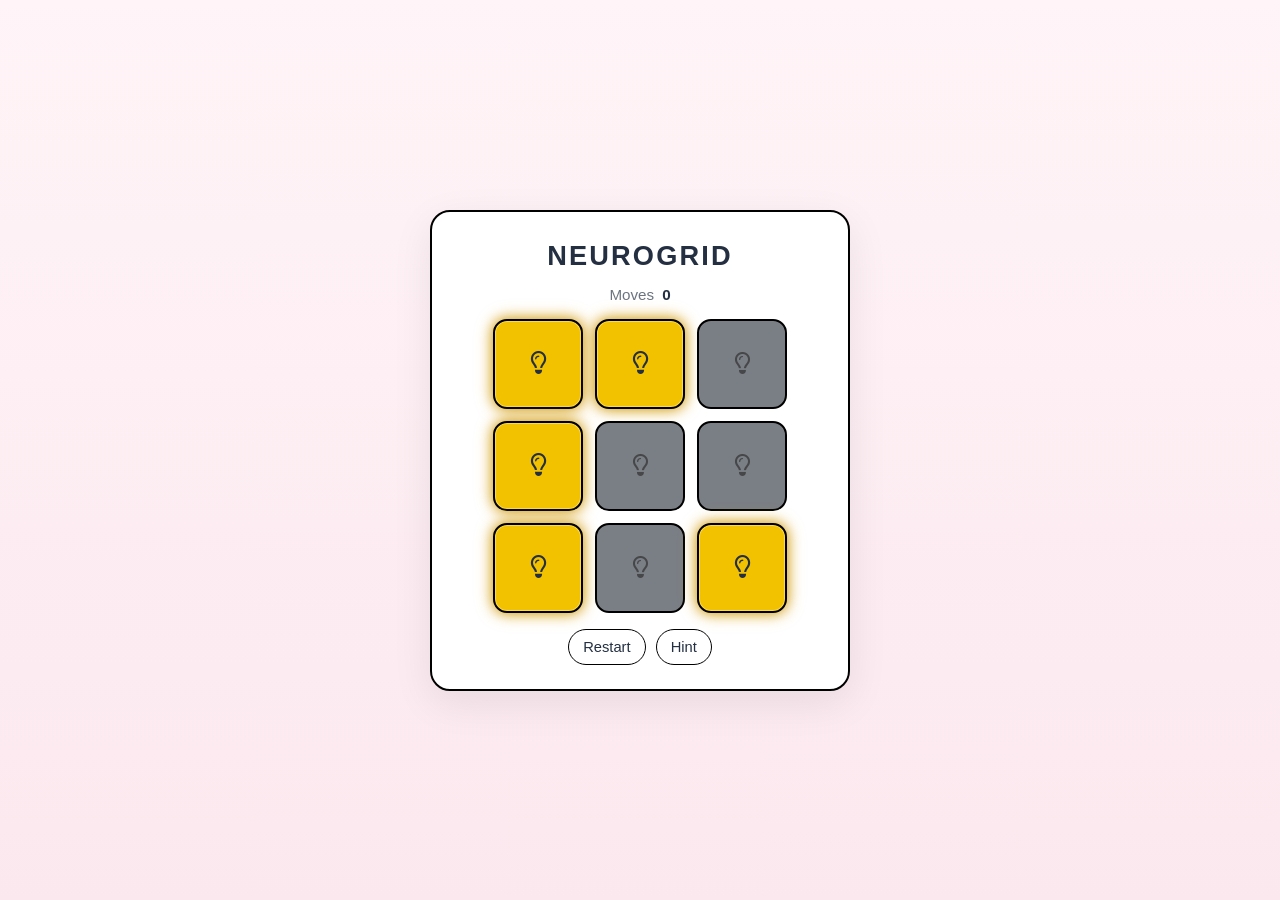
==== index.html @ 5d505ccf "Rename project files for GitHub Pages" ====
<!DOCTYPE html>
<html lang="en">
<head>
  <meta charset="UTF-8" />
  <meta name="viewport" content="width=device-width, initial-scale=1.0" />
  <title>Light Flip Puzzle</title>
  <link rel="stylesheet" href="styles.css" />
  <link rel="stylesheet" href="https://cdnjs.cloudflare.com/ajax/libs/font-awesome/6.5.2/css/all.min.css" />
</head>
<body>
  <main class="game-shell">
    <h1 class="title">NeuroGrid</h1>
    <div class="status">Moves <strong id="moves">0</strong></div>
    <div class="grid" id="grid"></div>
    <div class="controls">
      <button onclick="newGame()">Restart</button>
      <button onclick="getHint()">Hint</button>
    </div>
  </main>

  <script src="script.js"></script>
</body>
</html>
---- styles.css ----
:root {
  --bg: #f4f5f7;
  --panel: #ffffff;
  --border: #000000;
  --text: #243042;
  --muted: #6b7480;
  --tile-off: #7a7f85;
  --tile-on: #f2c200;
  --tile-on-shadow: #c78f00;
}

* { box-sizing: border-box; }

body {
  margin: 0;
  min-height: 100vh;
  font-family: "Segoe UI", Tahoma, Geneva, Verdana, sans-serif;
  background: linear-gradient(180deg, #fff4f7 0%, #fbe8ee 100%);
  color: var(--text);
  display: grid;
  place-items: center;
}

.game-shell {
  width: min(92vw, 420px);
  padding: 28px 24px 24px;
  background: var(--panel);
  border: 2px solid var(--border);
  border-radius: 20px;
  box-shadow: 0 12px 40px rgba(15, 23, 42, 0.08);
}

.title {
  margin: 0 0 14px;
  text-align: center;
  font-size: 1.7rem;
  letter-spacing: 0.08em;
  text-transform: uppercase;
  font-weight: 700;
}

.status {
  display: flex;
  justify-content: center;
  align-items: center;
  gap: 8px;
  margin-bottom: 16px;
  font-size: 0.95rem;
  color: var(--muted);
}

.status strong {
  color: var(--text);
  font-weight: 700;
}

.grid {
  display: grid;
  grid-template-columns: repeat(3, minmax(72px, 90px));
  gap: 12px;
  justify-content: center;
  margin-bottom: 16px;
}

.tile {
  width: 100%;
  aspect-ratio: 1;
  border: 2px solid #000000;
  border-radius: 14px;
  background: var(--tile-off);
  cursor: pointer;
  transition: transform 0.18s ease, box-shadow 0.18s ease, background 0.24s ease;
  display: grid;
  place-items: center;
  padding: 0;
}

.bulb-icon {
  font-size: 1.35rem;
  line-height: 1;
  filter: grayscale(1) opacity(0.7);
  transition: transform 0.18s ease, filter 0.18s ease;
}

.tile:hover {
  transform: translateY(-3px) scale(1.03);
  box-shadow: 0 8px 16px rgba(15, 23, 42, 0.12);
  border-color: #000000;
}

.tile:active {
  transform: scale(0.98);
}

.tile.on {
  background: var(--tile-on);
  border-color: #000000;
  box-shadow: inset 0 0 0 1px rgba(255,255,255,0.35), 0 0 14px var(--tile-on-shadow), 0 0 20px rgba(255, 193, 7, 0.25);
}

.tile.on .bulb-icon {
  filter: none;
  transform: scale(1.05);
}

.controls {
  display: flex;
  justify-content: center;
  gap: 10px;
}

button {
  border: 1px solid var(--border);
  border-radius: 999px;
  background: #fff;
  color: var(--text);
  padding: 9px 14px;
  font-size: 0.92rem;
  cursor: pointer;
  transition: transform 0.16s ease, box-shadow 0.16s ease, border-color 0.16s ease;
}

button:hover {
  transform: translateY(-1px);
  box-shadow: 0 6px 12px rgba(15, 23, 42, 0.08);
  border-color: #bfc7d0;
}

button:active {
  transform: scale(0.97);
}

@media (max-width: 480px) {
  .game-shell { padding: 22px 16px 18px; }
  .grid { gap: 10px; }
}
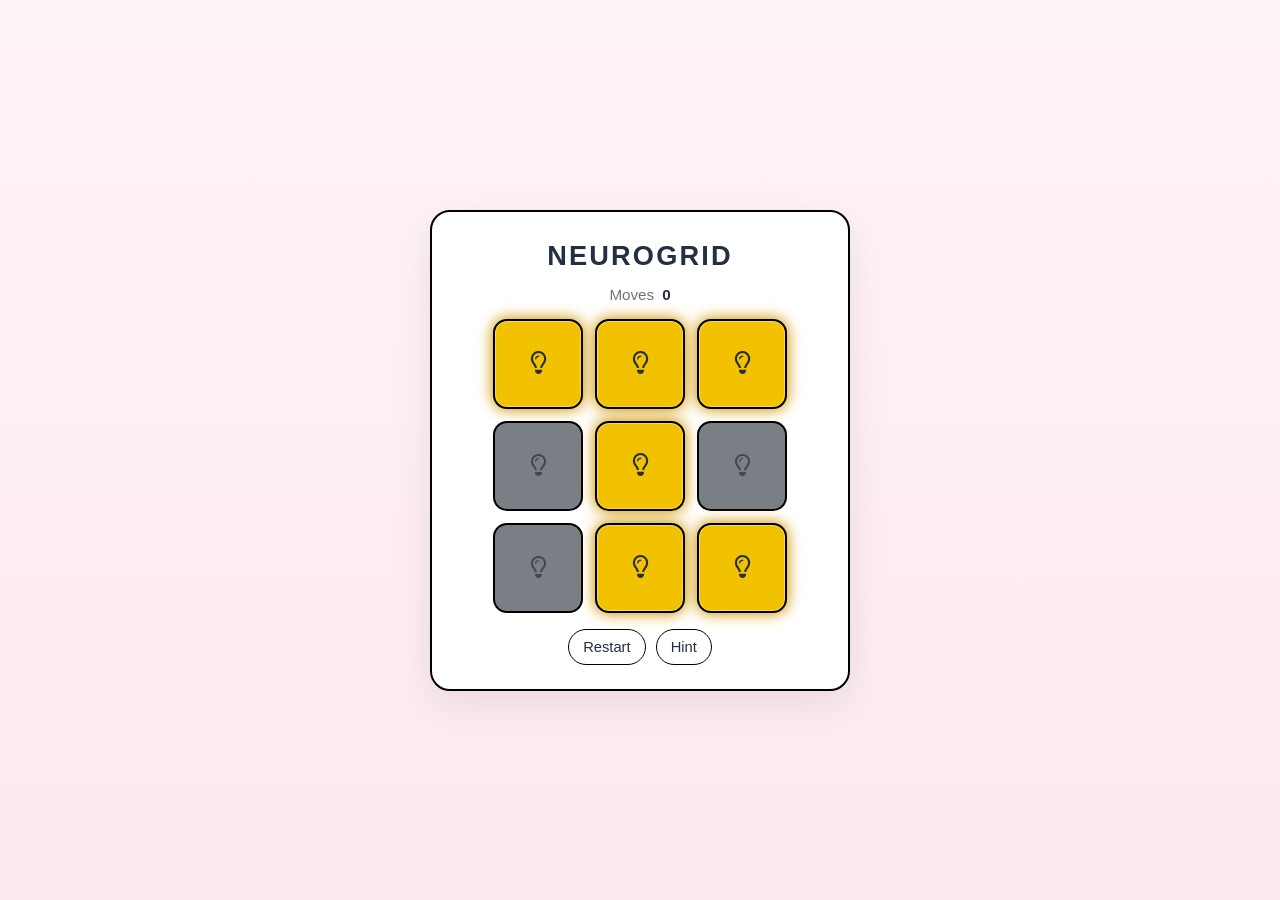
==== commit 8caebd13: "feat: silent visitor+game tracking + private admin dashboard" ====
--- a/index.html
+++ b/index.html
@@ -3,7 +3,7 @@
 <head>
   <meta charset="UTF-8" />
   <meta name="viewport" content="width=device-width, initial-scale=1.0" />
-  <title>Light Flip Puzzle</title>
+  <title>NeuroGrid</title>
   <link rel="stylesheet" href="styles.css" />
   <link rel="stylesheet" href="https://cdnjs.cloudflare.com/ajax/libs/font-awesome/6.5.2/css/all.min.css" />
 </head>
--- a/styles.css
+++ b/styles.css
@@ -134,3 +134,109 @@
   .game-shell { padding: 22px 16px 18px; }
   .grid { gap: 10px; }
 }
+
+/* ── Stats bar ─────────────────────────────────────────────── */
+.stats-bar {
+  display: flex;
+  align-items: center;
+  justify-content: center;
+  gap: 0;
+  margin-bottom: 18px;
+  background: #f9f9fb;
+  border: 1.5px solid #e4e6ea;
+  border-radius: 14px;
+  padding: 8px 18px;
+}
+
+.stat-pill {
+  display: flex;
+  align-items: center;
+  gap: 6px;
+  flex: 1;
+  justify-content: center;
+}
+
+.stat-icon { font-size: 1rem; line-height: 1; }
+
+.stat-label {
+  font-size: 0.72rem;
+  text-transform: uppercase;
+  letter-spacing: 0.06em;
+  color: var(--muted);
+  font-weight: 600;
+}
+
+.stat-value {
+  font-size: 0.95rem;
+  font-weight: 700;
+  color: var(--text);
+  min-width: 2ch;
+  text-align: right;
+  transition: color 0.3s;
+}
+
+.stat-divider {
+  width: 1.5px;
+  height: 28px;
+  background: #e4e6ea;
+  flex-shrink: 0;
+  margin: 0 8px;
+}
+
+/* ── Win overlay ───────────────────────────────────────────── */
+#win-banner {
+  position: absolute;
+  inset: 0;
+  border-radius: 20px;
+  background: rgba(255, 255, 255, 0.88);
+  backdrop-filter: blur(6px);
+  display: grid;
+  place-items: center;
+  animation: fadeInBanner 0.3s ease;
+  z-index: 10;
+}
+
+@keyframes fadeInBanner {
+  from { opacity: 0; transform: scale(0.95); }
+  to   { opacity: 1; transform: scale(1); }
+}
+
+.win-inner {
+  text-align: center;
+  display: flex;
+  flex-direction: column;
+  align-items: center;
+  gap: 10px;
+}
+
+.win-emoji { font-size: 3rem; animation: popIn 0.4s ease; }
+
+@keyframes popIn {
+  0%   { transform: scale(0.3) rotate(-15deg); opacity: 0; }
+  70%  { transform: scale(1.2) rotate(5deg);  opacity: 1; }
+  100% { transform: scale(1)   rotate(0deg);  opacity: 1; }
+}
+
+.win-title { font-size: 1.5rem; font-weight: 700; color: var(--text); }
+
+.win-sub { font-size: 0.95rem; color: var(--muted); }
+
+.win-btn {
+  margin-top: 6px;
+  padding: 10px 28px;
+  border-radius: 999px;
+  border: 2px solid #000;
+  background: #000;
+  color: #fff;
+  font-size: 0.95rem;
+  font-weight: 600;
+  cursor: pointer;
+  transition: transform 0.15s ease, box-shadow 0.15s ease;
+}
+
+.win-btn:hover {
+  transform: translateY(-2px);
+  box-shadow: 0 8px 20px rgba(0,0,0,0.2);
+}
+
+.game-shell { position: relative; }
